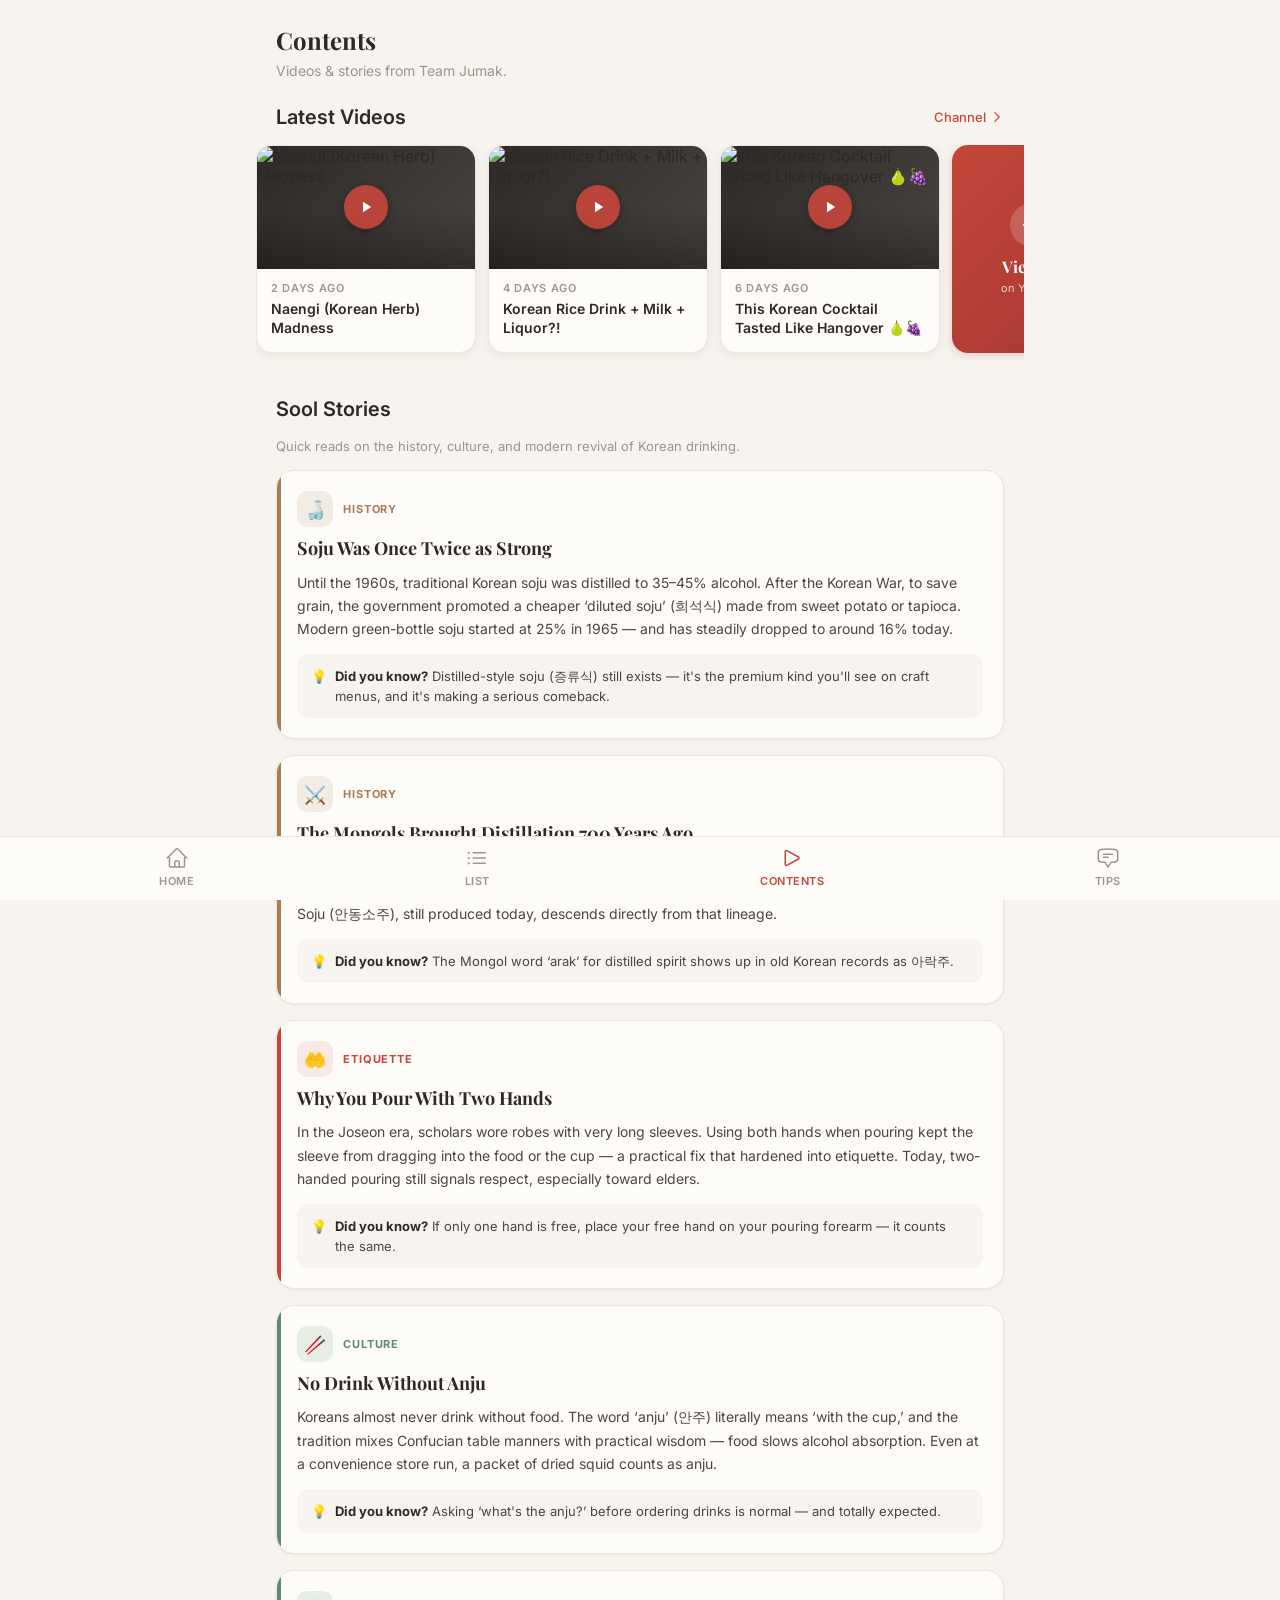
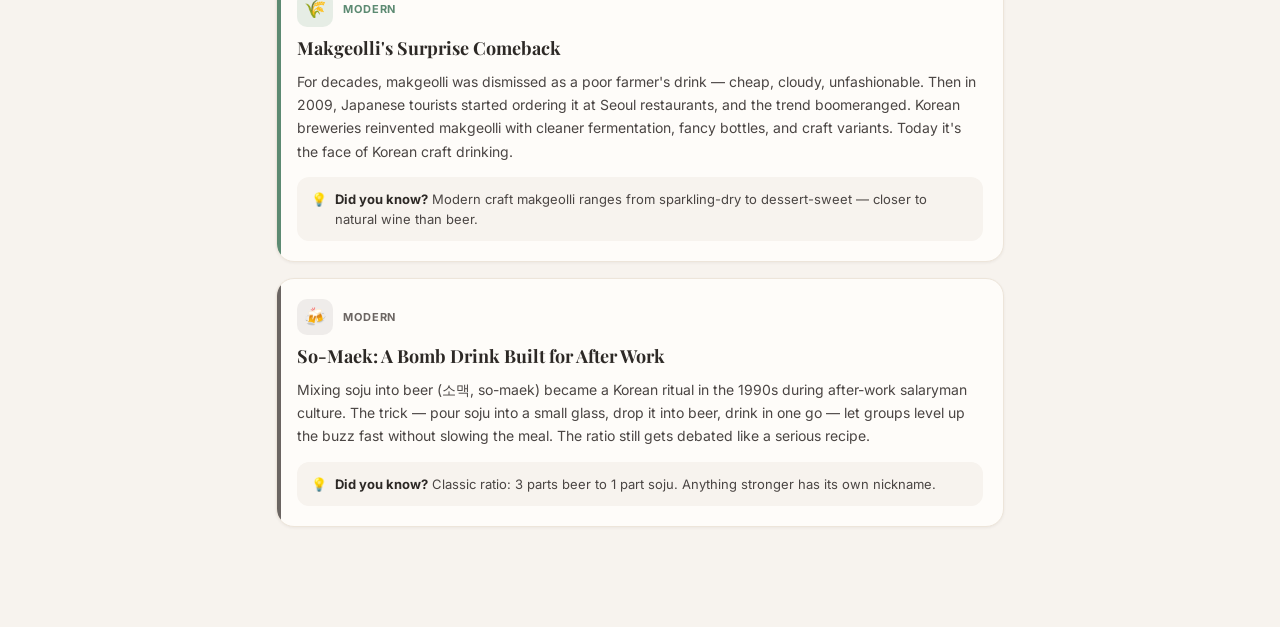
==== contents.html @ 6bf7e210 "feat: add Contents tab, JSON data layer, finders, sool detail; weekly YouTube auto-update - Add new " ====
<!DOCTYPE html>
<html lang="en">
<head>
  <meta charset="UTF-8">
  <meta name="viewport" content="width=device-width, initial-scale=1.0, maximum-scale=1.0, user-scalable=no">
  <title>Contents - Jumak</title>
  <link rel="stylesheet" href="shared.css">
  <!-- Amplitude Analytics -->
  <script src="https://cdn.amplitude.com/libs/analytics-browser-2.11.1-min.js.gz"></script>
  <script>
    window.amplitude.init("5c9108f6f1aeab52f56dad94c7fa81e8", { autocapture: true });
  </script>
  <style>
    .page-header {
      padding: 24px 20px 8px;
    }
    .page-title {
      font-family: 'Playfair Display', Georgia, serif;
      font-size: 24px;
      font-weight: 700;
    }
    .page-subtitle {
      font-size: 14px;
      color: var(--buncheong);
      line-height: 1.5;
      margin-top: 4px;
    }

    /* ── Video scroll row ───────────────────────────── */
    .video-scroll {
      display: flex;
      gap: 12px;
      overflow-x: auto;
      padding: 0 20px 8px;
      scroll-snap-type: x mandatory;
      -webkit-overflow-scrolling: touch;
    }
    .video-card {
      flex-shrink: 0;
      width: 220px;
      scroll-snap-align: start;
      border-radius: 16px;
      overflow: hidden;
      background: var(--cream-50);
      border: 1px solid var(--cream-200);
      box-shadow: 0 2px 8px rgba(45,41,38,0.07);
      text-decoration: none;
      color: inherit;
      transition: transform 0.15s;
      display: block;
    }
    .video-card:active { transform: scale(0.97); }

    .video-thumb {
      width: 100%;
      aspect-ratio: 16 / 9;
      position: relative;
      background: linear-gradient(135deg, #2D2926 0%, #4A4543 100%);
      overflow: hidden;
    }
    .video-thumb img {
      width: 100%;
      height: 100%;
      object-fit: cover;
      display: block;
    }
    .video-play {
      position: absolute;
      inset: 0;
      display: flex;
      align-items: center;
      justify-content: center;
      background: linear-gradient(180deg, transparent 50%, rgba(0,0,0,0.35) 100%);
      transition: background 0.15s;
    }
    .video-play-icon {
      width: 44px;
      height: 44px;
      border-radius: 50%;
      background: rgba(196,70,58,0.92);
      display: flex;
      align-items: center;
      justify-content: center;
      box-shadow: 0 2px 10px rgba(0,0,0,0.3);
    }
    .video-meta {
      padding: 12px 14px 14px;
    }
    .video-date {
      font-size: 11px;
      font-weight: 600;
      text-transform: uppercase;
      letter-spacing: 0.06em;
      color: var(--buncheong);
      margin-bottom: 4px;
    }
    .video-title {
      font-size: 14px;
      font-weight: 600;
      line-height: 1.4;
      color: var(--charcoal-900);
      display: -webkit-box;
      -webkit-line-clamp: 2;
      -webkit-box-orient: vertical;
      overflow: hidden;
    }

    /* "View all" card */
    .video-card-all {
      flex-shrink: 0;
      width: 160px;
      scroll-snap-align: start;
      border-radius: 16px;
      background: linear-gradient(135deg, #C4463A 0%, #A63830 100%);
      color: white;
      text-decoration: none;
      display: flex;
      flex-direction: column;
      align-items: center;
      justify-content: center;
      padding: 24px 16px;
      box-shadow: 0 2px 8px rgba(196,70,58,0.25);
      transition: transform 0.15s;
      text-align: center;
    }
    .video-card-all:active { transform: scale(0.97); }
    .video-card-all-icon {
      width: 44px;
      height: 44px;
      border-radius: 50%;
      background: rgba(255,255,255,0.18);
      display: flex;
      align-items: center;
      justify-content: center;
      margin-bottom: 10px;
    }
    .video-card-all-title {
      font-family: 'Playfair Display', Georgia, serif;
      font-size: 16px;
      font-weight: 700;
      line-height: 1.25;
      margin-bottom: 4px;
    }
    .video-card-all-sub {
      font-size: 11px;
      color: rgba(255,255,255,0.75);
      line-height: 1.3;
    }

    /* ── Stories ────────────────────────────────────── */
    .stories-section {
      margin-top: 16px;
    }
    .story-list {
      display: flex;
      flex-direction: column;
      gap: 16px;
      padding: 0 20px 20px;
    }
    .story-card {
      background: var(--cream-50);
      border: 1px solid var(--cream-200);
      border-radius: 18px;
      padding: 20px;
      box-shadow: 0 1px 3px rgba(45,41,38,0.06);
      position: relative;
      overflow: hidden;
    }
    .story-card::before {
      content: "";
      position: absolute;
      top: 0; left: 0; bottom: 0;
      width: 4px;
      background: var(--accent-color);
    }
    .story-head {
      display: flex;
      align-items: center;
      gap: 10px;
      margin-bottom: 10px;
    }
    .story-icon {
      width: 36px;
      height: 36px;
      border-radius: 10px;
      display: flex;
      align-items: center;
      justify-content: center;
      font-size: 18px;
      background: var(--accent-bg);
      flex-shrink: 0;
    }
    .story-cat {
      font-size: 11px;
      font-weight: 700;
      text-transform: uppercase;
      letter-spacing: 0.08em;
      color: var(--accent-color);
    }
    .story-title {
      font-family: 'Playfair Display', Georgia, serif;
      font-size: 18px;
      font-weight: 700;
      line-height: 1.3;
      color: var(--charcoal-900);
      margin-bottom: 10px;
    }
    .story-body {
      font-size: 14px;
      line-height: 1.65;
      color: var(--charcoal-700);
    }
    .story-dyk {
      margin-top: 14px;
      padding: 12px 14px;
      background: var(--cream-100);
      border-radius: 12px;
      font-size: 13px;
      line-height: 1.55;
      color: var(--charcoal-700);
      display: flex;
      gap: 8px;
    }
    .story-dyk-emoji { flex-shrink: 0; }
    .story-dyk b {
      font-weight: 700;
      color: var(--charcoal-900);
    }

    /* Loading skeleton */
    .skeleton {
      background: linear-gradient(90deg, var(--cream-100) 0%, var(--cream-200) 50%, var(--cream-100) 100%);
      background-size: 200% 100%;
      animation: skeleton 1.4s ease-in-out infinite;
      border-radius: 16px;
    }
    @keyframes skeleton {
      0% { background-position: 200% 0; }
      100% { background-position: -200% 0; }
    }
  </style>
</head>
<body>
  <div class="page-content">

    <!-- Header -->
    <div class="page-header">
      <h1 class="page-title">Contents</h1>
      <p class="page-subtitle">Videos &amp; stories from Team Jumak.</p>
    </div>

    <!-- ── Latest videos ──────────────────────── -->
    <section style="margin-top:16px;margin-bottom:36px">
      <div class="section-header">
        <h2>Latest Videos</h2>
        <a href="https://www.youtube.com/@soolysoolsool" target="_blank" rel="noopener">
          Channel
          <svg width="14" height="14" viewBox="0 0 24 24" fill="none" stroke="currentColor" stroke-width="2"><path stroke-linecap="round" stroke-linejoin="round" d="M8.25 4.5l7.5 7.5-7.5 7.5"/></svg>
        </a>
      </div>
      <div class="video-scroll scrollbar-hide" id="video-scroll">
        <div class="video-card" style="background:transparent;border:none;box-shadow:none">
          <div class="skeleton" style="aspect-ratio:16/9;width:100%"></div>
          <div style="padding:12px 4px"><div class="skeleton" style="height:14px;width:80%;margin-bottom:6px"></div><div class="skeleton" style="height:12px;width:60%"></div></div>
        </div>
      </div>
    </section>

    <!-- ── Stories ────────────────────────────── -->
    <section class="stories-section">
      <div class="section-header">
        <h2>Sool Stories</h2>
      </div>
      <p style="padding:0 20px 14px;font-size:13px;color:var(--buncheong);line-height:1.5">
        Quick reads on the history, culture, and modern revival of Korean drinking.
      </p>
      <div class="story-list" id="story-list"></div>
    </section>

  </div>

  <script src="shared.js"></script>
  <script>
    document.body.insertAdjacentHTML('beforeend', renderTabBar('contents'));

    // ── Video thumbnail URL with HD → SD fallback ─────────────
    function ytThumb(id) {
      // maxresdefault doesn't always exist; fall back via onerror to hqdefault.
      return `https://i.ytimg.com/vi/${id}/maxresdefault.jpg`;
    }
    function ytThumbFallback(id) {
      return `https://i.ytimg.com/vi/${id}/hqdefault.jpg`;
    }
    function ytWatchUrl(id) {
      return `https://www.youtube.com/watch?v=${id}`;
    }

    // ── Date helpers ──────────────────────────────────────────
    const TODAY = new Date('2026-05-04T00:00:00');
    function relativeDate(iso) {
      const d = new Date(iso + 'T00:00:00');
      const diff = Math.round((TODAY - d) / (1000 * 60 * 60 * 24));
      if (diff <= 0)   return 'Today';
      if (diff === 1)  return 'Yesterday';
      if (diff < 7)    return `${diff} days ago`;
      if (diff < 14)   return '1 week ago';
      if (diff < 30)   return `${Math.floor(diff/7)} weeks ago`;
      if (diff < 60)   return '1 month ago';
      return `${Math.floor(diff/30)} months ago`;
    }

    // ── Accent color tokens (matches stories.json `accent`) ──
    const ACCENT = {
      onggi:     { color: '#A67C52', bg: 'rgba(166,124,82,0.12)' },
      celadon:   { color: '#5C8A72', bg: 'rgba(123,166,140,0.18)' },
      dancheong: { color: '#C4463A', bg: 'rgba(196,70,58,0.10)' },
      buncheong: { color: '#6B6562', bg: 'rgba(107,101,98,0.10)' }
    };

    // ── Render videos ─────────────────────────────────────────
    function renderVideos(data) {
      const scroll = document.getElementById('video-scroll');
      scroll.innerHTML = '';
      const top3 = data.videos.slice(0, 3);
      top3.forEach(v => {
        const a = document.createElement('a');
        a.className = 'video-card';
        a.href = ytWatchUrl(v.id);
        a.target = '_blank';
        a.rel = 'noopener noreferrer';
        a.innerHTML = `
          <div class="video-thumb">
            <img src="${ytThumb(v.id)}" alt="${v.title}" loading="lazy"
                 onerror="this.onerror=null;this.src='${ytThumbFallback(v.id)}'">
            <div class="video-play">
              <div class="video-play-icon">
                <svg width="18" height="18" viewBox="0 0 24 24" fill="white"><path d="M8 5v14l11-7z"/></svg>
              </div>
            </div>
          </div>
          <div class="video-meta">
            <div class="video-date">${relativeDate(v.publishedAt)}</div>
            <div class="video-title">${v.title}</div>
          </div>
        `;
        scroll.appendChild(a);
      });

      // 4th: View all card
      const all = document.createElement('a');
      all.className = 'video-card-all';
      all.href = data.channelUrl;
      all.target = '_blank';
      all.rel = 'noopener noreferrer';
      all.innerHTML = `
        <div class="video-card-all-icon">
          <svg width="22" height="22" viewBox="0 0 24 24" fill="none" stroke="white" stroke-width="2">
            <path stroke-linecap="round" stroke-linejoin="round" d="M13.5 4.5L21 12m0 0l-7.5 7.5M21 12H3"/>
          </svg>
        </div>
        <div class="video-card-all-title">View All</div>
        <div class="video-card-all-sub">on YouTube</div>
      `;
      scroll.appendChild(all);
    }

    // ── Render stories ────────────────────────────────────────
    function renderStories(data) {
      const list = document.getElementById('story-list');
      list.innerHTML = '';
      data.stories.forEach(s => {
        const tone = ACCENT[s.accent] || ACCENT.buncheong;
        const card = document.createElement('article');
        card.className = 'story-card';
        card.style.setProperty('--accent-color', tone.color);
        card.style.setProperty('--accent-bg', tone.bg);
        card.innerHTML = `
          <div class="story-head">
            <div class="story-icon">${s.icon}</div>
            <div class="story-cat">${s.category}</div>
          </div>
          <h3 class="story-title">${s.title}</h3>
          <p class="story-body">${s.body}</p>
          ${s.didYouKnow ? `
            <div class="story-dyk">
              <span class="story-dyk-emoji">💡</span>
              <span><b>Did you know?</b> ${s.didYouKnow}</span>
            </div>` : ''}
        `;
        list.appendChild(card);
      });
    }

    async function init() {
      try {
        const [videos, stories] = await Promise.all([getVideos(), getStories()]);
        renderVideos(videos);
        renderStories(stories);
      } catch (err) {
        console.error('Failed to load contents data', err);
      }
    }

    init();
  </script>
</body>
</html>
---- shared.css ----
/* Sool - Shared Styles */
@import url('https://fonts.googleapis.com/css2?family=Playfair+Display:wght@400;600;700&family=Inter:wght@300;400;500;600;700&family=Noto+Sans+KR:wght@400;500;700&display=swap');

:root {
  --charcoal-900: #2D2926;
  --charcoal-700: #4A4543;
  --charcoal-500: #6B6562;
  --cream-50: #FEFCF9;
  --cream-100: #F7F3EE;
  --cream-200: #EDE5DA;
  --dancheong: #C4463A;
  --dancheong-dark: #A63830;
  --celadon: #7BA68C;
  --onggi: #A67C52;
  --buncheong: #9B9590;
  --sweet: #E8A87C;
  --dry: #D4C5A9;
  --fruity: #C97B84;
  --earthy: #8B7355;
  --acidic: #6B8CAE;
}

* { margin: 0; padding: 0; box-sizing: border-box; }

html {
  font-family: 'Inter', -apple-system, sans-serif;
  background: var(--cream-100);
  color: var(--charcoal-900);
  -webkit-font-smoothing: antialiased;
}

body {
  min-height: 100vh;
  padding-bottom: 80px;
  background: var(--cream-100);
}

.font-display { font-family: 'Playfair Display', Georgia, serif; }
.font-korean { font-family: 'Noto Sans KR', sans-serif; }

/* Scrollbar hide */
.scrollbar-hide::-webkit-scrollbar { display: none; }
.scrollbar-hide { -ms-overflow-style: none; scrollbar-width: none; }

/* Tab bar */
.tab-bar {
  position: fixed;
  bottom: 0;
  left: 0;
  right: 0;
  background: var(--cream-50);
  border-top: 1px solid var(--cream-200);
  display: flex;
  justify-content: space-around;
  align-items: center;
  height: 64px;
  padding: 8px 24px 12px;
  z-index: 50;
}

.tab-item {
  display: flex;
  flex-direction: column;
  align-items: center;
  gap: 4px;
  text-decoration: none;
  font-size: 11px;
  font-weight: 600;
  text-transform: uppercase;
  letter-spacing: 0.05em;
  color: var(--buncheong);
  transition: color 0.15s;
}

.tab-item.active { color: var(--dancheong); }

.tab-item svg { width: 24px; height: 24px; }

/* Top nav */
.top-nav {
  position: sticky;
  top: 0;
  width: 100%;
  background: rgba(247, 243, 238, 0.9);
  backdrop-filter: blur(12px);
  -webkit-backdrop-filter: blur(12px);
  display: flex;
  align-items: center;
  justify-content: space-between;
  padding: 0 20px;
  height: 56px;
  z-index: 40;
}

.top-nav .back-btn {
  width: 40px; height: 40px;
  display: flex; align-items: center; justify-content: center;
  background: none; border: none; cursor: pointer;
  color: var(--charcoal-900);
}

.top-nav .nav-title {
  font-size: 17px; font-weight: 600; text-align: center;
  flex: 1; overflow: hidden; text-overflow: ellipsis; white-space: nowrap;
}

.top-nav .nav-action {
  width: 40px; height: 40px;
  display: flex; align-items: center; justify-content: center;
}

/* Page transition */
.page-content {
  animation: fadeIn 0.25s ease-in-out;
}

@keyframes fadeIn {
  from { opacity: 0; transform: translateY(8px); }
  to { opacity: 1; transform: translateY(0); }
}

/* Chip */
.chip {
  flex-shrink: 0;
  padding: 8px 16px;
  border-radius: 9999px;
  font-size: 13px;
  font-weight: 500;
  cursor: pointer;
  transition: all 0.15s;
  border: 1px solid var(--cream-200);
  background: var(--cream-50);
  color: var(--charcoal-500);
  white-space: nowrap;
}

.chip.active {
  background: var(--charcoal-900);
  color: var(--cream-50);
  border-color: var(--charcoal-900);
}

/* Primary button */
.btn-primary {
  width: 100%;
  padding: 14px;
  border-radius: 12px;
  background: var(--dancheong);
  color: white;
  font-size: 15px;
  font-weight: 600;
  text-align: center;
  border: none;
  cursor: pointer;
  transition: background 0.15s;
  box-shadow: 0 1px 3px rgba(45,41,38,0.06);
  text-decoration: none;
  display: block;
}

.btn-primary:active { background: var(--dancheong-dark); }

.btn-secondary {
  width: 100%;
  padding: 14px;
  border-radius: 12px;
  background: var(--cream-100);
  color: var(--charcoal-900);
  font-size: 15px;
  font-weight: 600;
  text-align: center;
  border: 1px solid var(--cream-200);
  cursor: pointer;
  transition: background 0.15s;
  text-decoration: none;
  display: block;
}

.btn-secondary:active { background: var(--cream-200); }

/* Card base */
.card {
  background: var(--cream-50);
  border-radius: 16px;
  border: 1px solid var(--cream-200);
  box-shadow: 0 1px 3px rgba(45,41,38,0.06);
  transition: box-shadow 0.15s;
}

.card:active { box-shadow: 0 4px 12px rgba(45,41,38,0.08); }

/* Section header */
.section-header {
  display: flex;
  align-items: center;
  justify-content: space-between;
  padding: 0 20px;
  margin-bottom: 16px;
}

.section-header h2 {
  font-size: 20px;
  font-weight: 600;
}

.section-header a {
  font-size: 13px;
  font-weight: 500;
  color: var(--dancheong);
  text-decoration: none;
  display: flex;
  align-items: center;
  gap: 4px;
}

/* Placeholder images */
.img-placeholder {
  display: flex;
  align-items: center;
  justify-content: center;
  font-size: 24px;
  font-weight: 700;
  color: rgba(45,41,38,0.3);
}

/* Taste tag */
.taste-tag {
  display: inline-flex;
  align-items: center;
  gap: 4px;
  font-size: 12px;
  font-weight: 500;
  padding: 4px 10px;
  border-radius: 9999px;
}

/* ABV badge colors */
.abv-light { background: rgba(34,197,94,0.1); color: #16a34a; }
.abv-medium { background: rgba(245,158,11,0.1); color: #d97706; }
.abv-strong { background: rgba(249,115,22,0.1); color: #ea580c; }
.abv-very-strong { background: rgba(239,68,68,0.1); color: #dc2626; }

/* English badge */
.english-badge {
  font-size: 11px;
  font-weight: 600;
  padding: 2px 6px;
  border-radius: 4px;
  background: rgba(123,166,140,0.1);
  color: #7BA68C;
}

/* Responsive */
@media (min-width: 640px) {
  .card-grid { display: grid; grid-template-columns: repeat(2, 1fr); gap: 16px; }
}

@media (min-width: 768px) {
  body { max-width: 768px; margin: 0 auto; }
}

/* Full screen overlay */
.fullscreen-overlay {
  position: fixed;
  inset: 0;
  background: var(--cream-50);
  z-index: 60;
  display: flex;
  flex-direction: column;
  align-items: center;
  justify-content: center;
  padding: 40px;
}

.fullscreen-overlay .close-btn {
  position: absolute;
  top: 24px;
  right: 24px;
  width: 40px; height: 40px;
  display: flex; align-items: center; justify-content: center;
  background: none; border: none; cursor: pointer;
  color: var(--charcoal-500);
}

/* Loading spinner */
@keyframes spin {
  to { transform: rotate(360deg); }
}

.spinner {
  width: 32px; height: 32px;
  border: 3px solid var(--cream-200);
  border-top-color: var(--dancheong);
  border-radius: 50%;
  animation: spin 0.8s linear infinite;
}

/* Finder progress dots */
.progress-dots {
  display: flex;
  gap: 8px;
  justify-content: center;
}

.progress-dot {
  width: 10px; height: 10px;
  border-radius: 50%;
  background: var(--cream-200);
  transition: all 0.25s;
}

.progress-dot.active {
  background: var(--dancheong);
  transform: scale(1.2);
}

.progress-dot.done {
  background: var(--celadon);
}
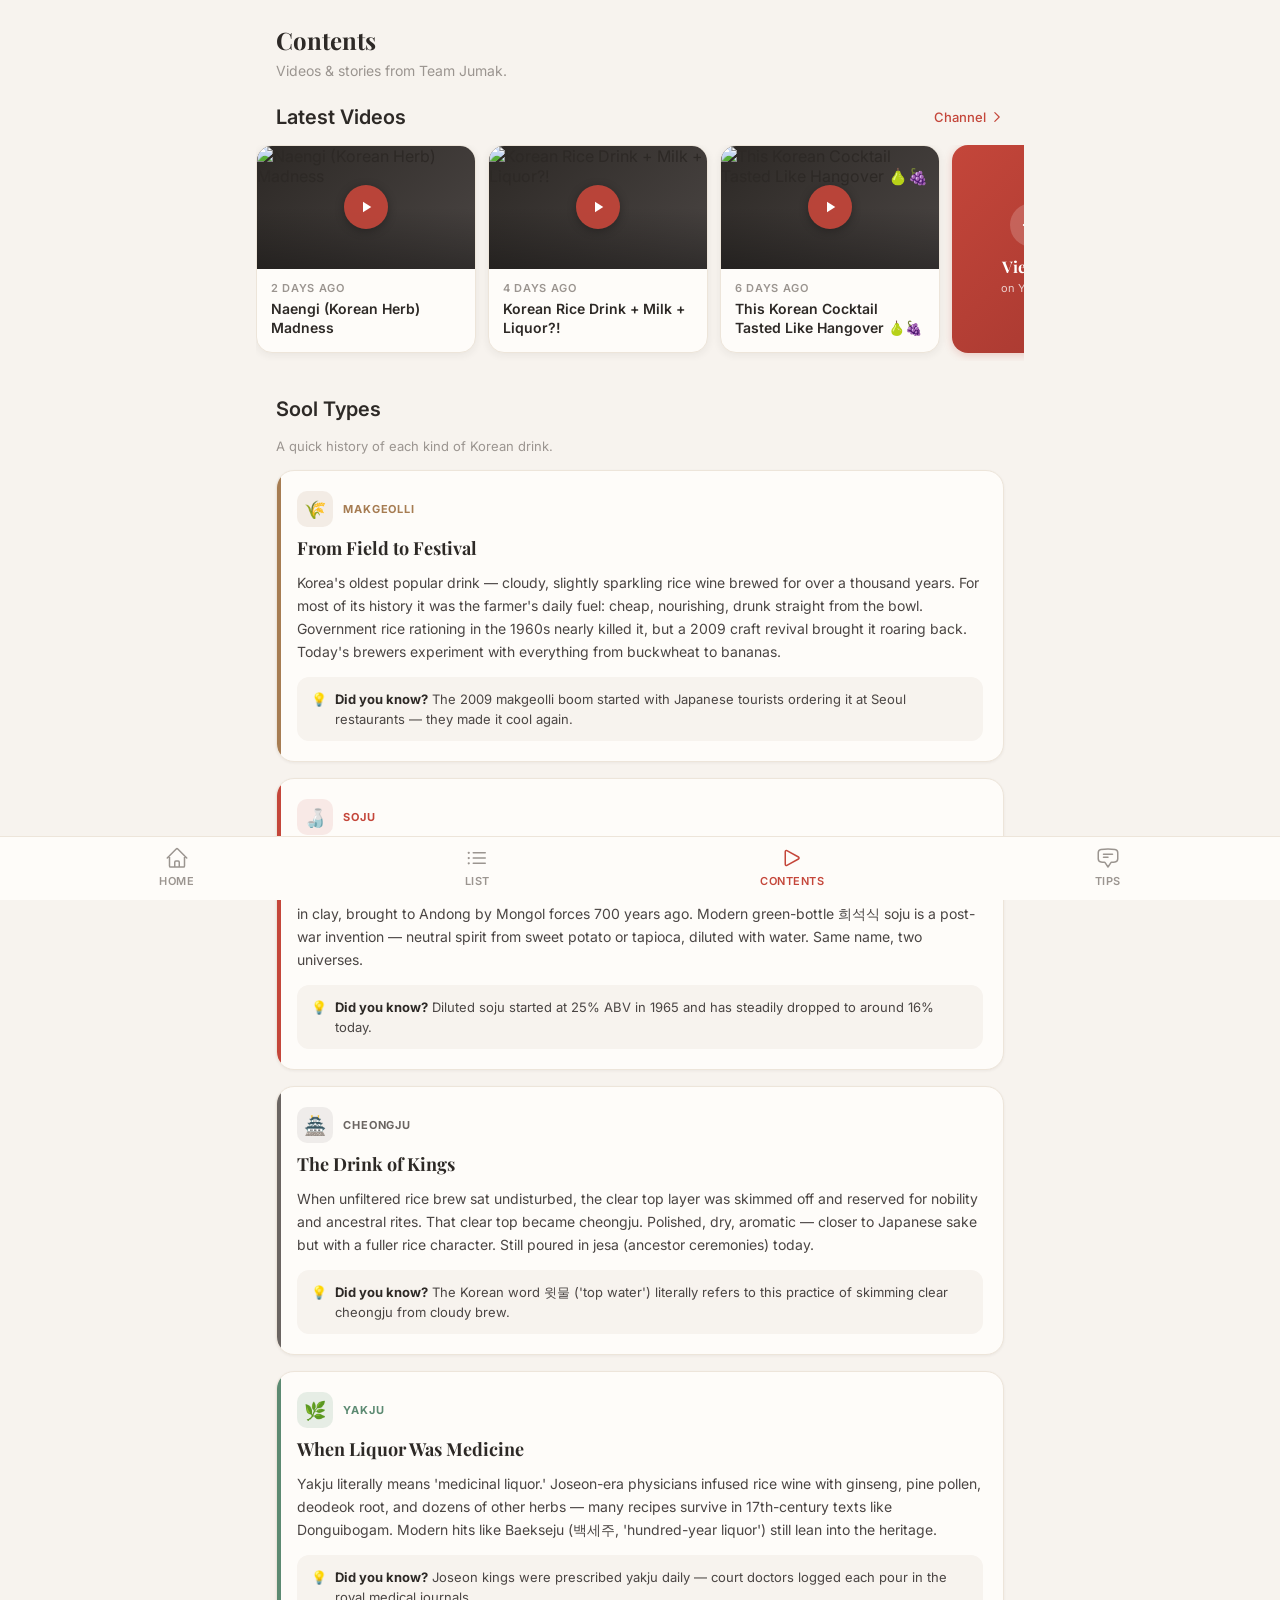
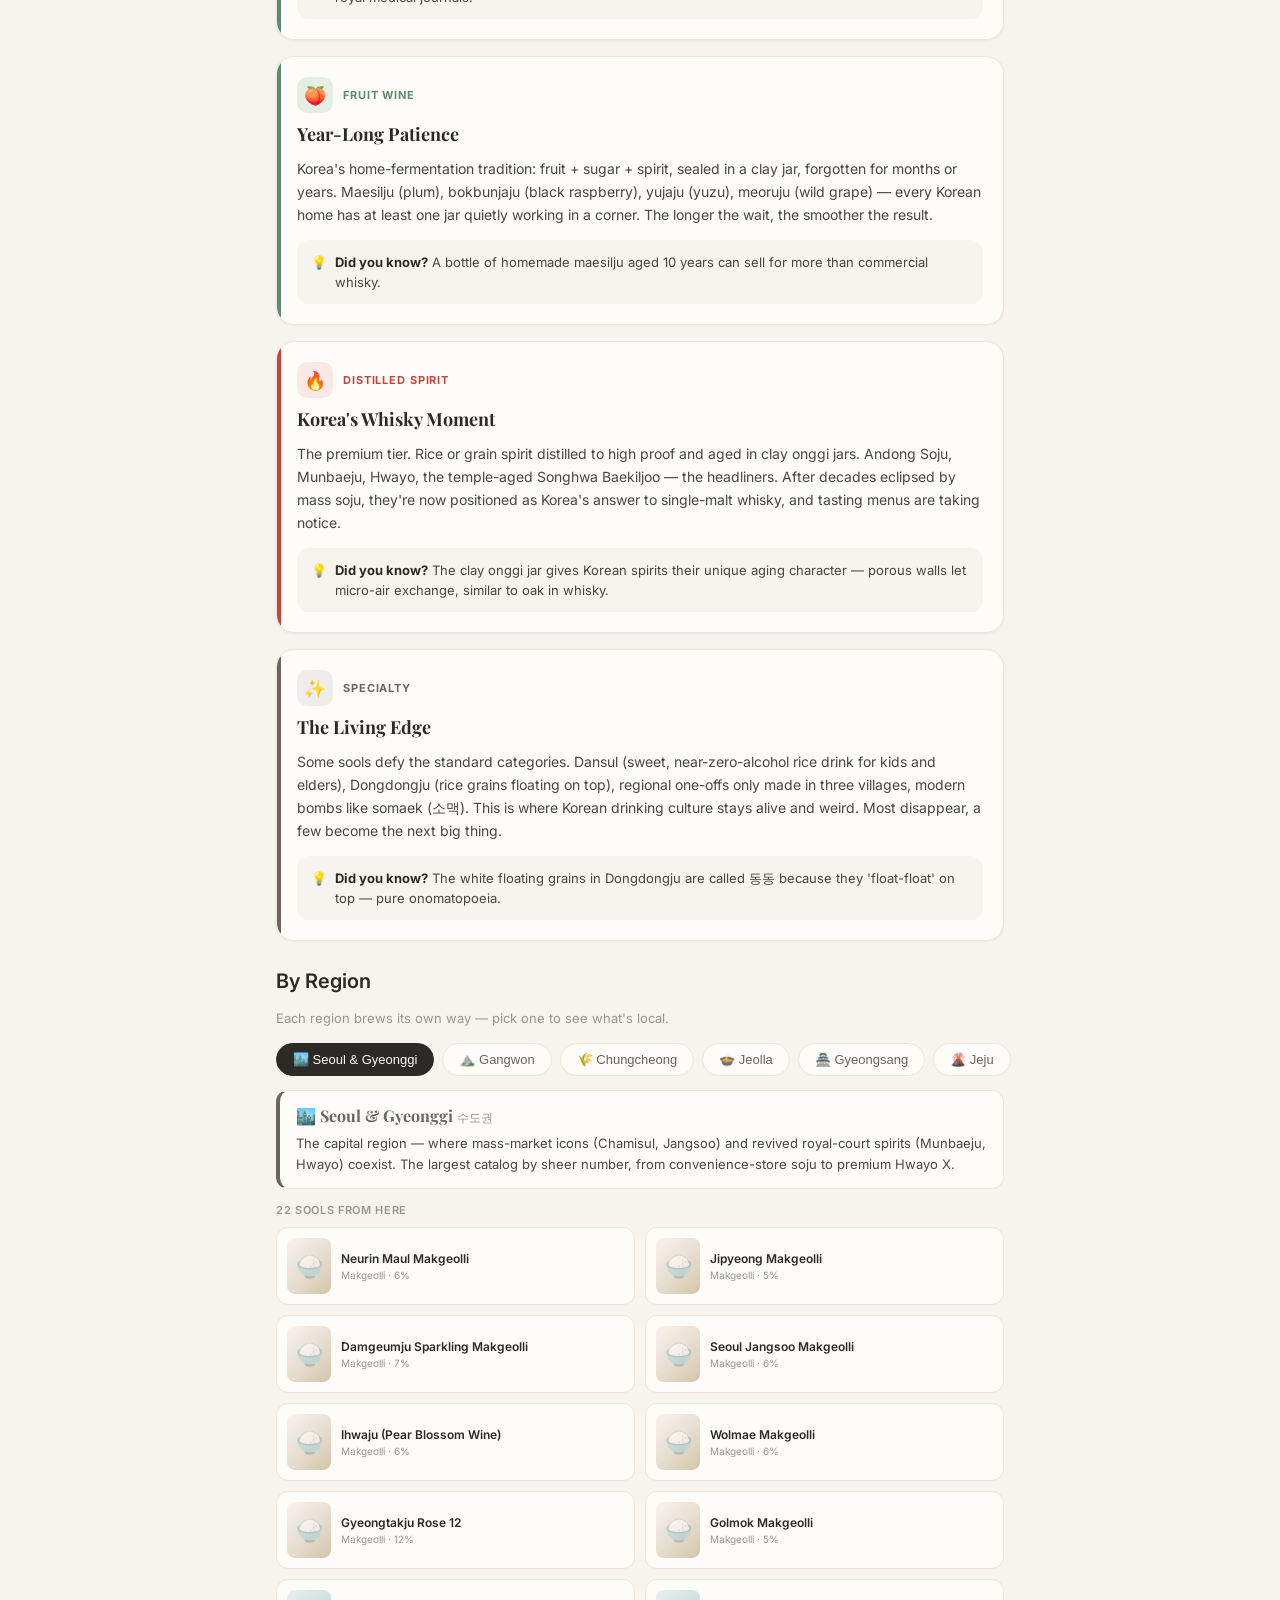
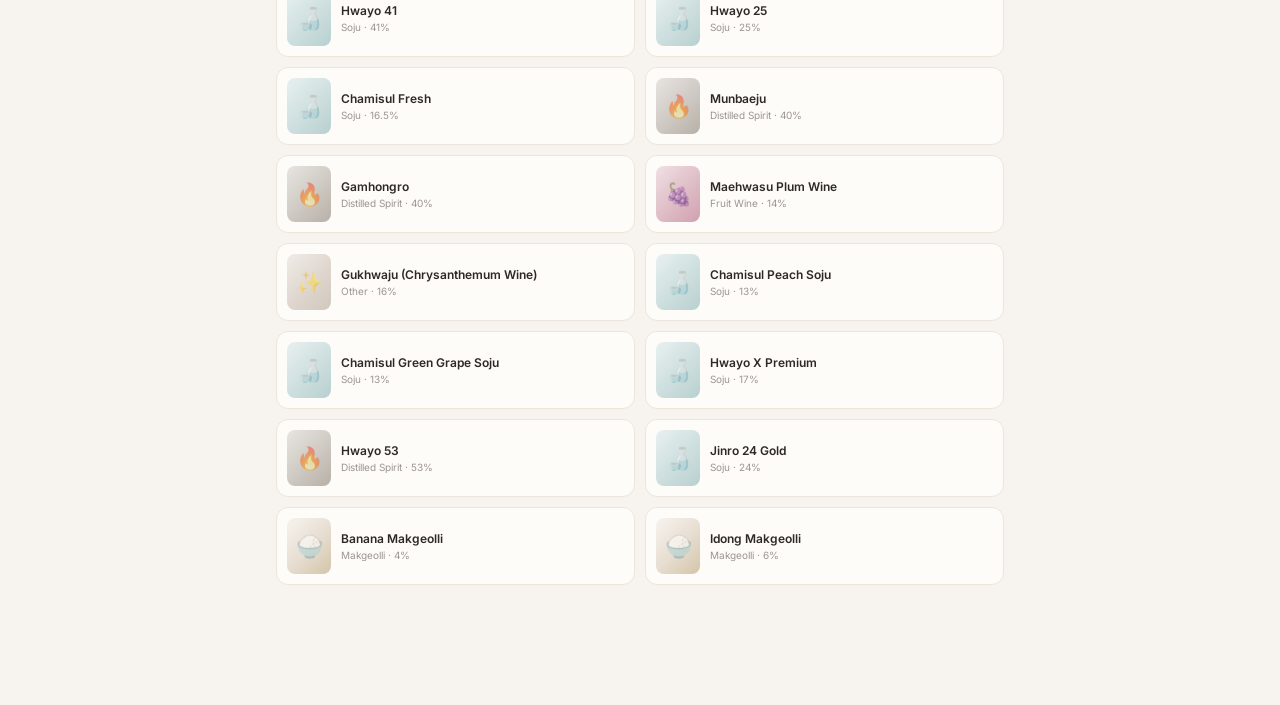
==== commit 10ad4926: "feat: restructure Sool Stories as per-category history + add By Region section Sool Types section (r" ====
--- a/contents.html
+++ b/contents.html
@@ -225,6 +225,115 @@
     .story-dyk b {
       font-weight: 700;
       color: var(--charcoal-900);
+    }
+
+    /* ── By Region ──────────────────────────────────── */
+    .region-section { margin-top: 8px; padding-bottom: 16px; }
+
+    .region-chips {
+      display: flex;
+      gap: 8px;
+      overflow-x: auto;
+      padding: 0 20px 14px;
+      -webkit-overflow-scrolling: touch;
+    }
+    .region-chips .chip {
+      flex-shrink: 0;
+    }
+
+    .region-panel { padding: 0 20px 24px; }
+
+    .region-intro {
+      padding: 14px 16px;
+      background: var(--cream-50);
+      border: 1px solid var(--cream-200);
+      border-left: 4px solid var(--accent-color, var(--buncheong));
+      border-radius: 12px;
+      margin-bottom: 14px;
+    }
+    .region-intro-head {
+      font-family: 'Playfair Display', Georgia, serif;
+      font-size: 16px;
+      font-weight: 700;
+      color: var(--accent-color, var(--charcoal-900));
+      margin-bottom: 6px;
+    }
+    .region-intro p {
+      font-size: 13px;
+      line-height: 1.6;
+      color: var(--charcoal-700);
+    }
+
+    .region-meta {
+      font-size: 11px;
+      font-weight: 600;
+      text-transform: uppercase;
+      letter-spacing: 0.06em;
+      color: var(--buncheong);
+      margin-bottom: 10px;
+    }
+
+    .region-sools {
+      display: grid;
+      grid-template-columns: 1fr 1fr;
+      gap: 10px;
+    }
+    .region-sool-card {
+      display: flex;
+      gap: 10px;
+      padding: 10px;
+      background: var(--cream-50);
+      border: 1px solid var(--cream-200);
+      border-radius: 12px;
+      text-decoration: none;
+      color: inherit;
+      transition: transform 0.15s, box-shadow 0.15s;
+      min-width: 0;
+    }
+    .region-sool-card:active {
+      transform: scale(0.97);
+      box-shadow: 0 2px 6px rgba(45,41,38,0.08);
+    }
+    .region-sool-thumb {
+      width: 44px;
+      height: 56px;
+      border-radius: 8px;
+      flex-shrink: 0;
+      display: flex;
+      align-items: center;
+      justify-content: center;
+      font-size: 22px;
+    }
+    .region-sool-info {
+      flex: 1;
+      min-width: 0;
+      display: flex;
+      flex-direction: column;
+      justify-content: center;
+    }
+    .region-sool-name {
+      font-size: 12px;
+      font-weight: 600;
+      color: var(--charcoal-900);
+      line-height: 1.25;
+      white-space: nowrap;
+      overflow: hidden;
+      text-overflow: ellipsis;
+    }
+    .region-sool-sub {
+      font-size: 10px;
+      color: var(--buncheong);
+      margin-top: 3px;
+      white-space: nowrap;
+      overflow: hidden;
+      text-overflow: ellipsis;
+    }
+    .region-empty {
+      grid-column: 1 / -1;
+      text-align: center;
+      padding: 24px;
+      font-size: 13px;
+      color: var(--buncheong);
     }
 
     /* Loading skeleton */
@@ -266,15 +375,32 @@
       </div>
     </section>
 
-    <!-- ── Stories ────────────────────────────── -->
+    <!-- ── Sool Types (per-category history) ──── -->
     <section class="stories-section">
       <div class="section-header">
-        <h2>Sool Stories</h2>
+        <h2>Sool Types</h2>
       </div>
       <p style="padding:0 20px 14px;font-size:13px;color:var(--buncheong);line-height:1.5">
-        Quick reads on the history, culture, and modern revival of Korean drinking.
+        A quick history of each kind of Korean drink.
       </p>
       <div class="story-list" id="story-list"></div>
+    </section>
+
+    <!-- ── By Region ──────────────────────────── -->
+    <section class="region-section">
+      <div class="section-header">
+        <h2>By Region</h2>
+      </div>
+      <p style="padding:0 20px 14px;font-size:13px;color:var(--buncheong);line-height:1.5">
+        Each region brews its own way — pick one to see what's local.
+      </p>
+      <div class="region-chips scrollbar-hide" id="region-chips"></div>
+      <div class="region-panel" id="region-panel">
+        <div class="region-skeleton">
+          <div class="skeleton" style="height:80px;margin-bottom:14px"></div>
+          <div class="skeleton" style="height:140px"></div>
+        </div>
+      </div>
     </section>
 
   </div>
@@ -391,11 +517,65 @@
       });
     }
 
+    // ── Render By Region ──────────────────────────────────────
+    function renderRegions(regionData, soolData) {
+      const chipsEl = document.getElementById('region-chips');
+      const panelEl = document.getElementById('region-panel');
+      const regions = regionData.regions || [];
+      const sools = soolData.items || [];
+
+      chipsEl.innerHTML = regions.map(r =>
+        `<button class="chip" data-id="${r.id}">${r.icon} ${r.label}</button>`
+      ).join('');
+
+      function showRegion(id) {
+        chipsEl.querySelectorAll('button').forEach(b =>
+          b.classList.toggle('active', b.dataset.id === id)
+        );
+        const region = regions.find(r => r.id === id);
+        if (!region) return;
+        const matched = sools.filter(s => (region.matchRegions || []).includes(s.region));
+        const tone = ACCENT[region.accent] || ACCENT.buncheong;
+
+        const cardsHtml = matched.length === 0
+          ? `<div class="region-empty">No sools yet for this region.</div>`
+          : matched.map(s => `
+              <a class="region-sool-card" href="sool-detail.html?id=${s.id}">
+                <div class="region-sool-thumb" style="background:${getPlaceholderGradient(s.category)}">
+                  <span style="opacity:0.5">${getCategoryEmoji(s.category)}</span>
+                </div>
+                <div class="region-sool-info">
+                  <div class="region-sool-name">${s.name}</div>
+                  <div class="region-sool-sub">${CATEGORY_NAMES[s.category] || s.category} · ${s.abv}%</div>
+                </div>
+              </a>
+            `).join('');
+
+        panelEl.innerHTML = `
+          <div class="region-intro" style="--accent-color:${tone.color}">
+            <div class="region-intro-head">${region.icon} ${region.label} <span style="font-size:12px;font-weight:500;color:var(--buncheong);font-family:'Inter',sans-serif">${region.labelKo}</span></div>
+            <p>${region.intro}</p>
+          </div>
+          <div class="region-meta">${matched.length} sool${matched.length === 1 ? '' : 's'} from here</div>
+          <div class="region-sools">${cardsHtml}</div>
+        `;
+      }
+
+      chipsEl.querySelectorAll('button').forEach(btn => {
+        btn.onclick = () => showRegion(btn.dataset.id);
+      });
+
+      if (regions.length > 0) showRegion(regions[0].id);
+    }
+
     async function init() {
       try {
-        const [videos, stories] = await Promise.all([getVideos(), getStories()]);
+        const [videos, stories, regions, sools] = await Promise.all([
+          getVideos(), getStories(), getRegions(), getSools()
+        ]);
         renderVideos(videos);
         renderStories(stories);
+        renderRegions(regions, sools);
       } catch (err) {
         console.error('Failed to load contents data', err);
       }
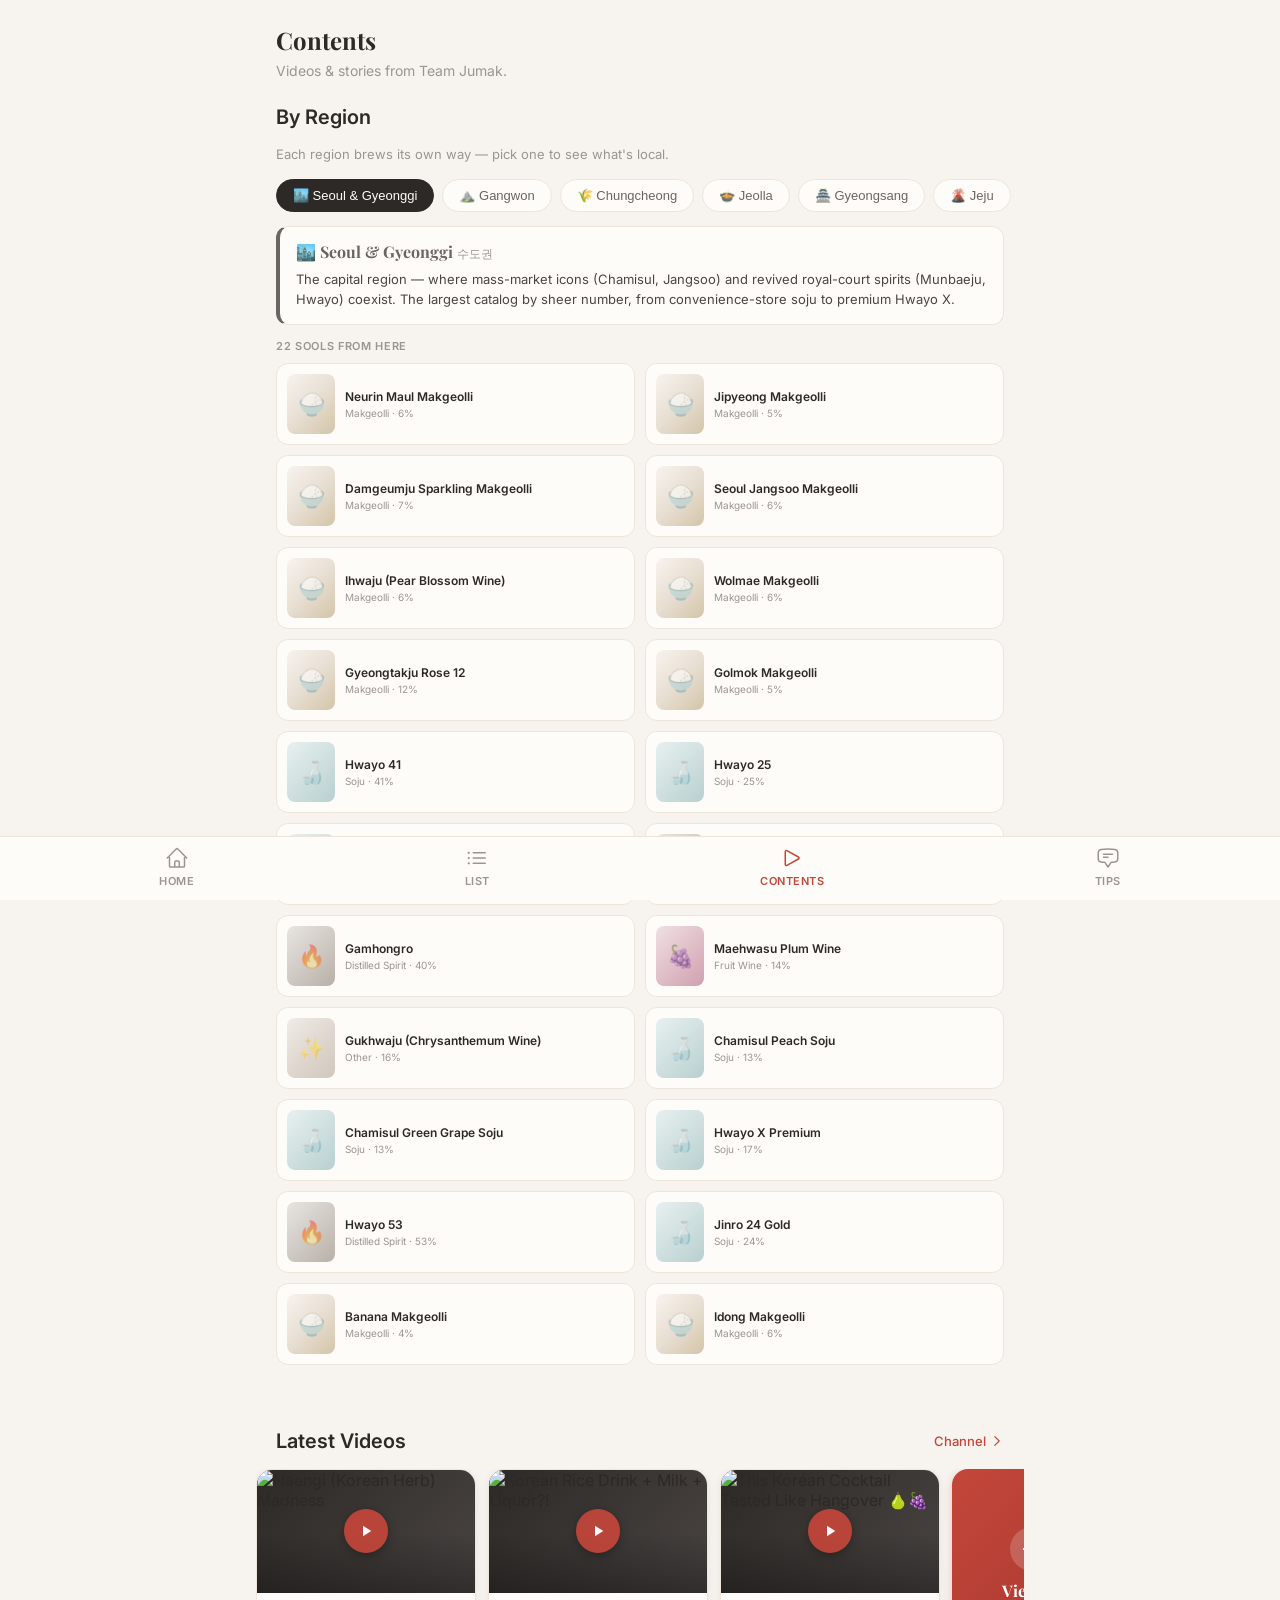
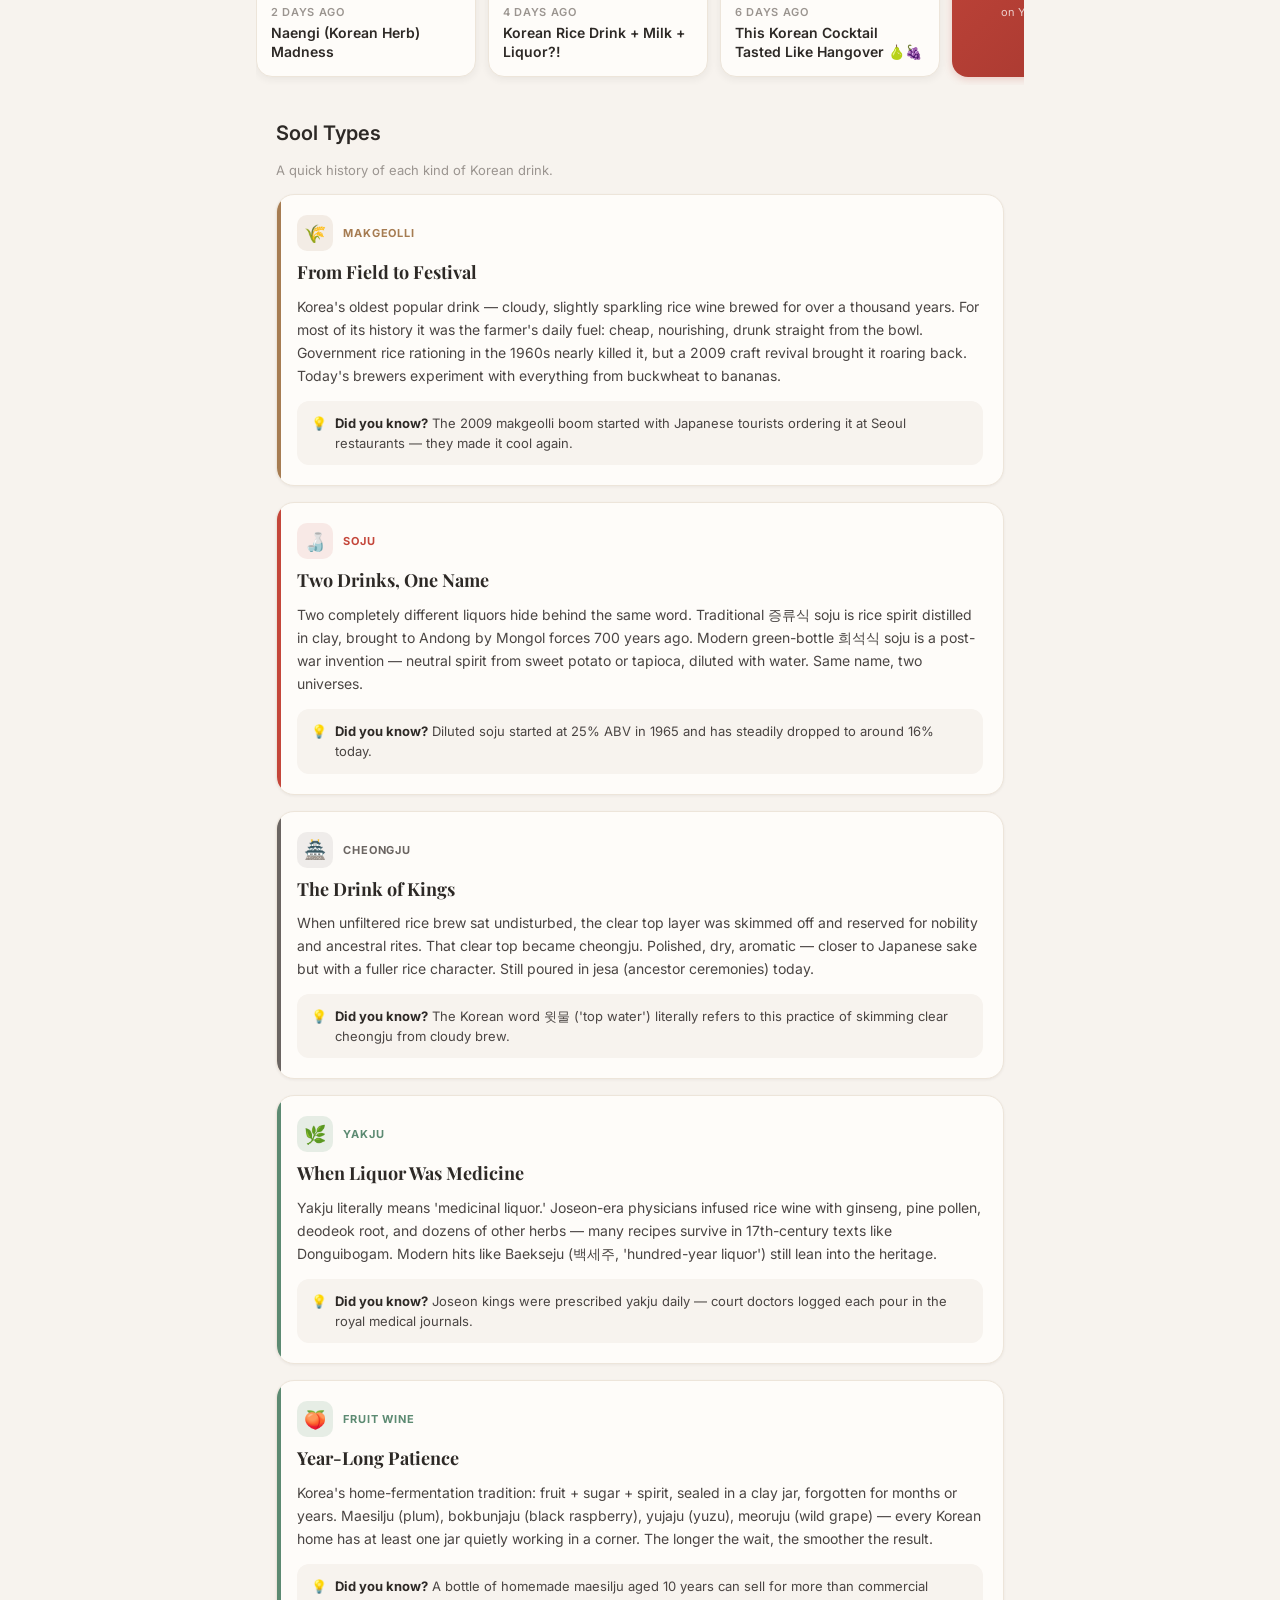
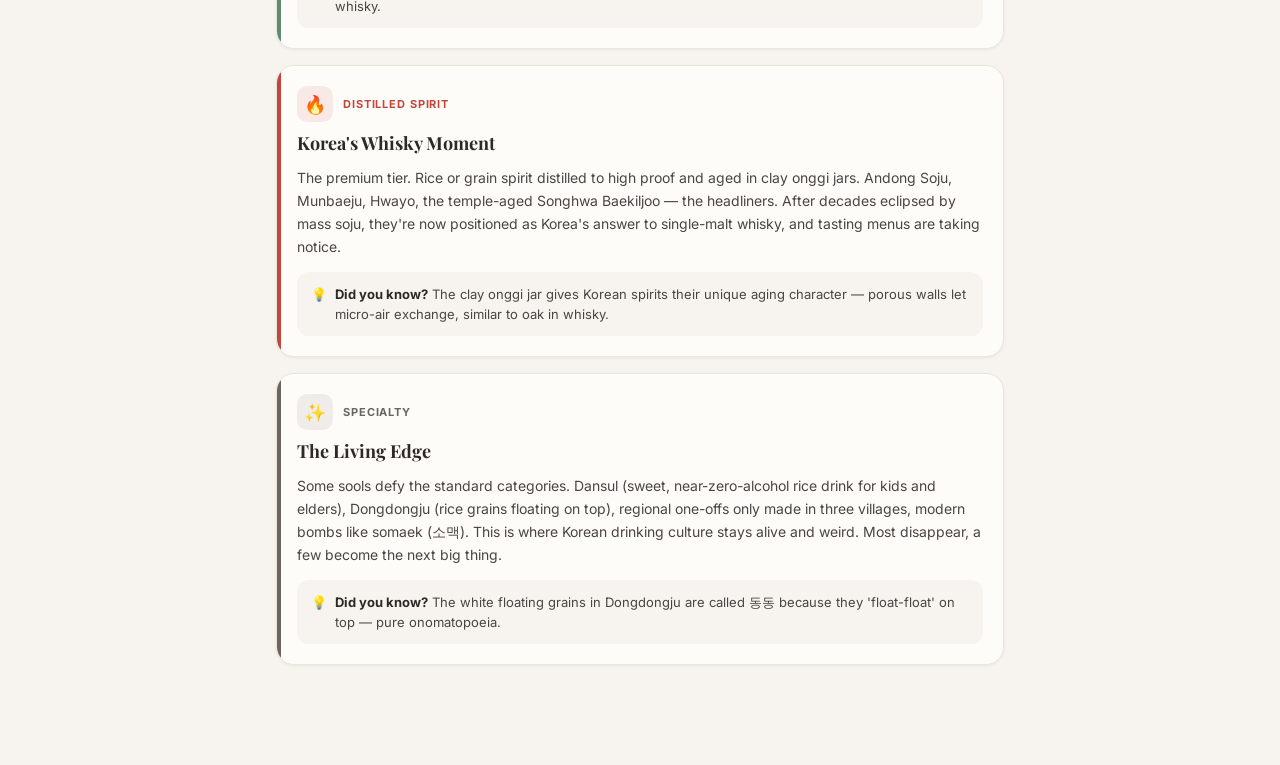
==== commit fdb04f14: "feat: reorder Contents tab (Region → Videos → Types) and use real images in region cards - Reorder s" ====
--- a/contents.html
+++ b/contents.html
@@ -295,14 +295,29 @@
       box-shadow: 0 2px 6px rgba(45,41,38,0.08);
     }
     .region-sool-thumb {
-      width: 44px;
-      height: 56px;
+      width: 48px;
+      height: 60px;
       border-radius: 8px;
       flex-shrink: 0;
+      position: relative;
+      overflow: hidden;
+    }
+    .region-sool-thumb img {
+      position: absolute;
+      inset: 0;
+      width: 100%;
+      height: 100%;
+      object-fit: cover;
+      display: block;
+    }
+    .region-sool-thumb-fb {
+      position: absolute;
+      inset: 0;
       display: flex;
       align-items: center;
       justify-content: center;
       font-size: 22px;
+      opacity: 0.5;
     }
     .region-sool-info {
       flex: 1;
@@ -358,8 +373,25 @@
       <p class="page-subtitle">Videos &amp; stories from Team Jumak.</p>
     </div>
 
+    <!-- ── By Region ──────────────────────────── -->
+    <section class="region-section" style="margin-top:16px">
+      <div class="section-header">
+        <h2>By Region</h2>
+      </div>
+      <p style="padding:0 20px 14px;font-size:13px;color:var(--buncheong);line-height:1.5">
+        Each region brews its own way — pick one to see what's local.
+      </p>
+      <div class="region-chips scrollbar-hide" id="region-chips"></div>
+      <div class="region-panel" id="region-panel">
+        <div class="region-skeleton">
+          <div class="skeleton" style="height:80px;margin-bottom:14px"></div>
+          <div class="skeleton" style="height:140px"></div>
+        </div>
+      </div>
+    </section>
+
     <!-- ── Latest videos ──────────────────────── -->
-    <section style="margin-top:16px;margin-bottom:36px">
+    <section style="margin-top:24px;margin-bottom:36px">
       <div class="section-header">
         <h2>Latest Videos</h2>
         <a href="https://www.youtube.com/@soolysoolsool" target="_blank" rel="noopener">
@@ -384,23 +416,6 @@
         A quick history of each kind of Korean drink.
       </p>
       <div class="story-list" id="story-list"></div>
-    </section>
-
-    <!-- ── By Region ──────────────────────────── -->
-    <section class="region-section">
-      <div class="section-header">
-        <h2>By Region</h2>
-      </div>
-      <p style="padding:0 20px 14px;font-size:13px;color:var(--buncheong);line-height:1.5">
-        Each region brews its own way — pick one to see what's local.
-      </p>
-      <div class="region-chips scrollbar-hide" id="region-chips"></div>
-      <div class="region-panel" id="region-panel">
-        <div class="region-skeleton">
-          <div class="skeleton" style="height:80px;margin-bottom:14px"></div>
-          <div class="skeleton" style="height:140px"></div>
-        </div>
-      </div>
     </section>
 
   </div>
@@ -518,7 +533,7 @@
     }
 
     // ── Render By Region ──────────────────────────────────────
-    function renderRegions(regionData, soolData) {
+    function renderRegions(regionData, soolData, imageData) {
       const chipsEl = document.getElementById('region-chips');
       const panelEl = document.getElementById('region-panel');
       const regions = regionData.regions || [];
@@ -527,6 +542,28 @@
       chipsEl.innerHTML = regions.map(r =>
         `<button class="chip" data-id="${r.id}">${r.icon} ${r.label}</button>`
       ).join('');
+
+      function soolCardHtml(s) {
+        const imgUrl = getSoolImageUrl(imageData, s.id, s.category);
+        const gradient = getPlaceholderGradient(s.category);
+        const emoji = getCategoryEmoji(s.category);
+        const safeName = (s.name || '').replace(/"/g, '&quot;');
+        return `
+          <a class="region-sool-card" href="sool-detail.html?id=${s.id}">
+            <div class="region-sool-thumb" style="background:${gradient}">
+              ${imgUrl
+                ? `<img src="${imgUrl}" alt="${safeName}" loading="lazy" onerror="this.style.display='none';this.nextElementSibling.style.display='flex'">`
+                : ''
+              }
+              <span class="region-sool-thumb-fb" style="${imgUrl ? 'display:none' : 'display:flex'}">${emoji}</span>
+            </div>
+            <div class="region-sool-info">
+              <div class="region-sool-name">${s.name}</div>
+              <div class="region-sool-sub">${CATEGORY_NAMES[s.category] || s.category} · ${s.abv}%</div>
+            </div>
+          </a>
+        `;
+      }
 
       function showRegion(id) {
         chipsEl.querySelectorAll('button').forEach(b =>
@@ -539,17 +576,7 @@
 
         const cardsHtml = matched.length === 0
           ? `<div class="region-empty">No sools yet for this region.</div>`
-          : matched.map(s => `
-              <a class="region-sool-card" href="sool-detail.html?id=${s.id}">
-                <div class="region-sool-thumb" style="background:${getPlaceholderGradient(s.category)}">
-                  <span style="opacity:0.5">${getCategoryEmoji(s.category)}</span>
-                </div>
-                <div class="region-sool-info">
-                  <div class="region-sool-name">${s.name}</div>
-                  <div class="region-sool-sub">${CATEGORY_NAMES[s.category] || s.category} · ${s.abv}%</div>
-                </div>
-              </a>
-            `).join('');
+          : matched.map(soolCardHtml).join('');
 
         panelEl.innerHTML = `
           <div class="region-intro" style="--accent-color:${tone.color}">
@@ -570,12 +597,12 @@
 
     async function init() {
       try {
-        const [videos, stories, regions, sools] = await Promise.all([
-          getVideos(), getStories(), getRegions(), getSools()
+        const [videos, stories, regions, sools, images] = await Promise.all([
+          getVideos(), getStories(), getRegions(), getSools(), getImages()
         ]);
         renderVideos(videos);
         renderStories(stories);
-        renderRegions(regions, sools);
+        renderRegions(regions, sools, images);
       } catch (err) {
         console.error('Failed to load contents data', err);
       }
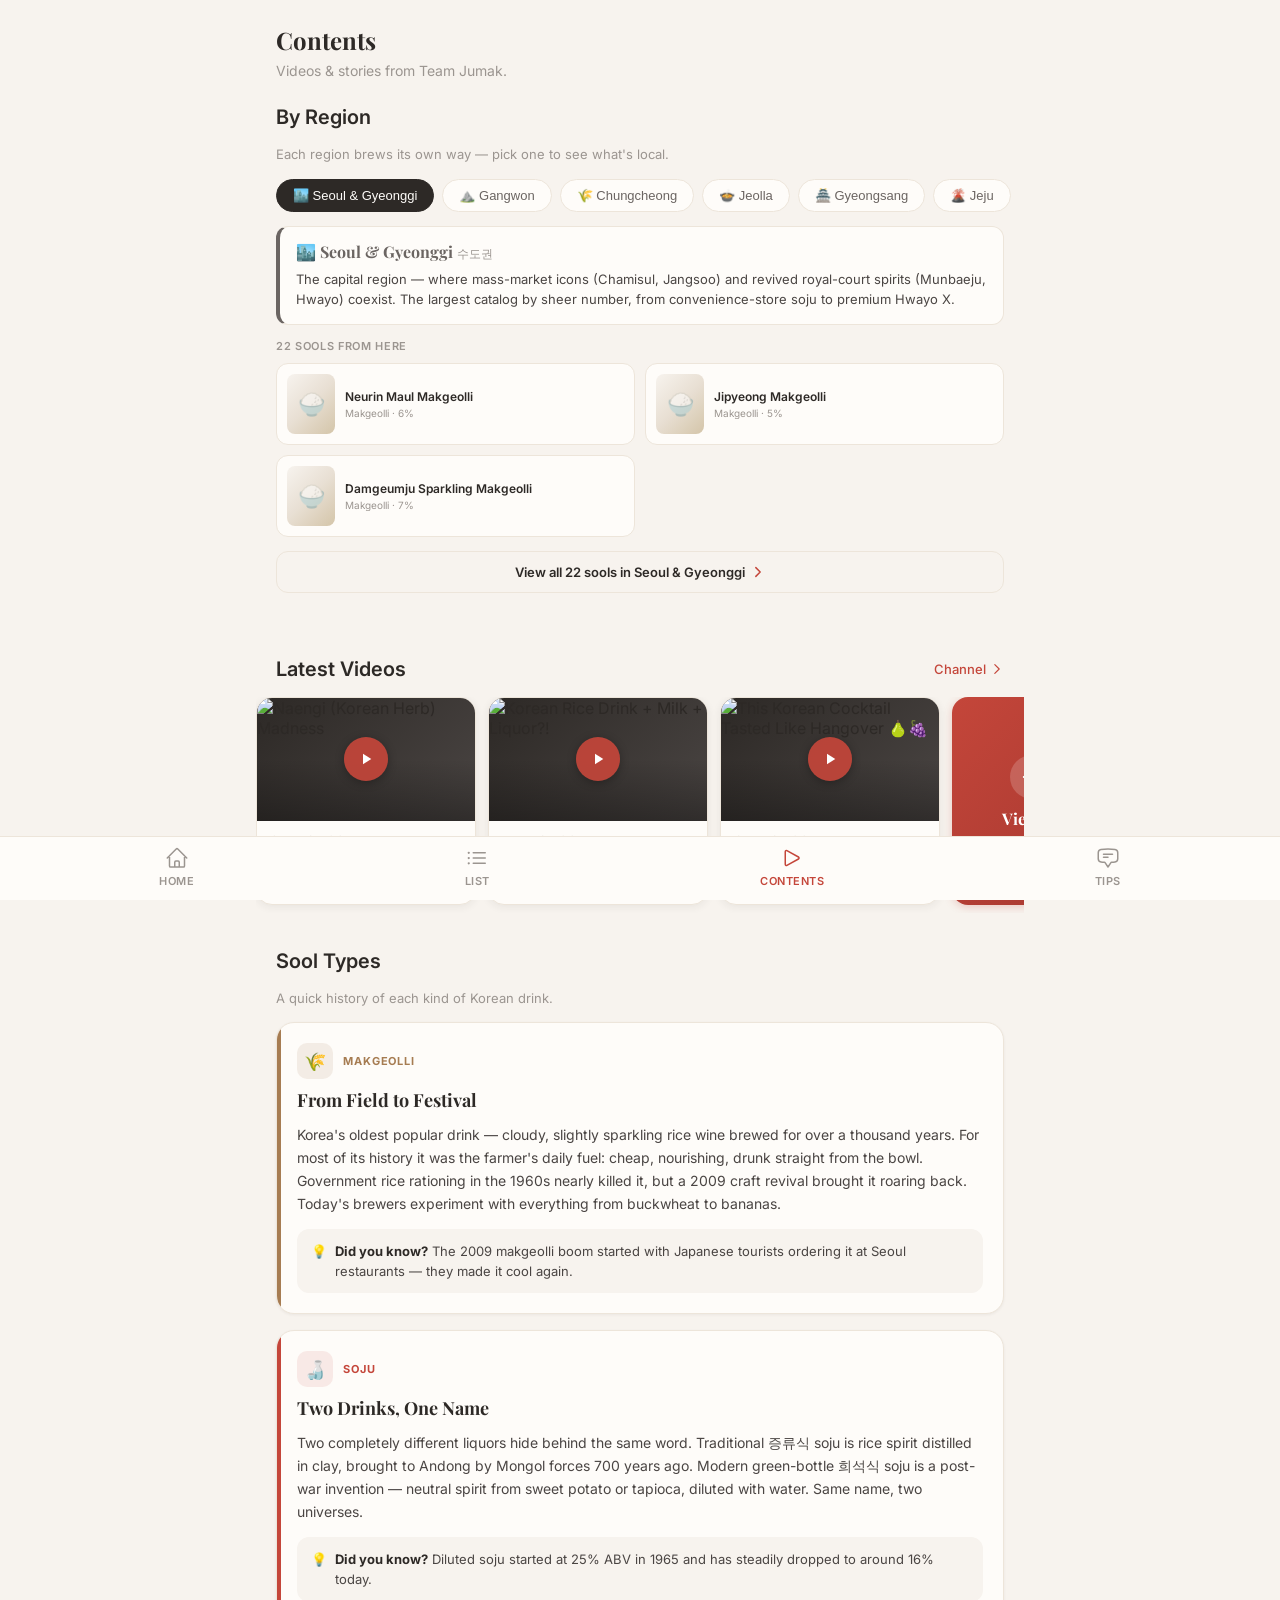
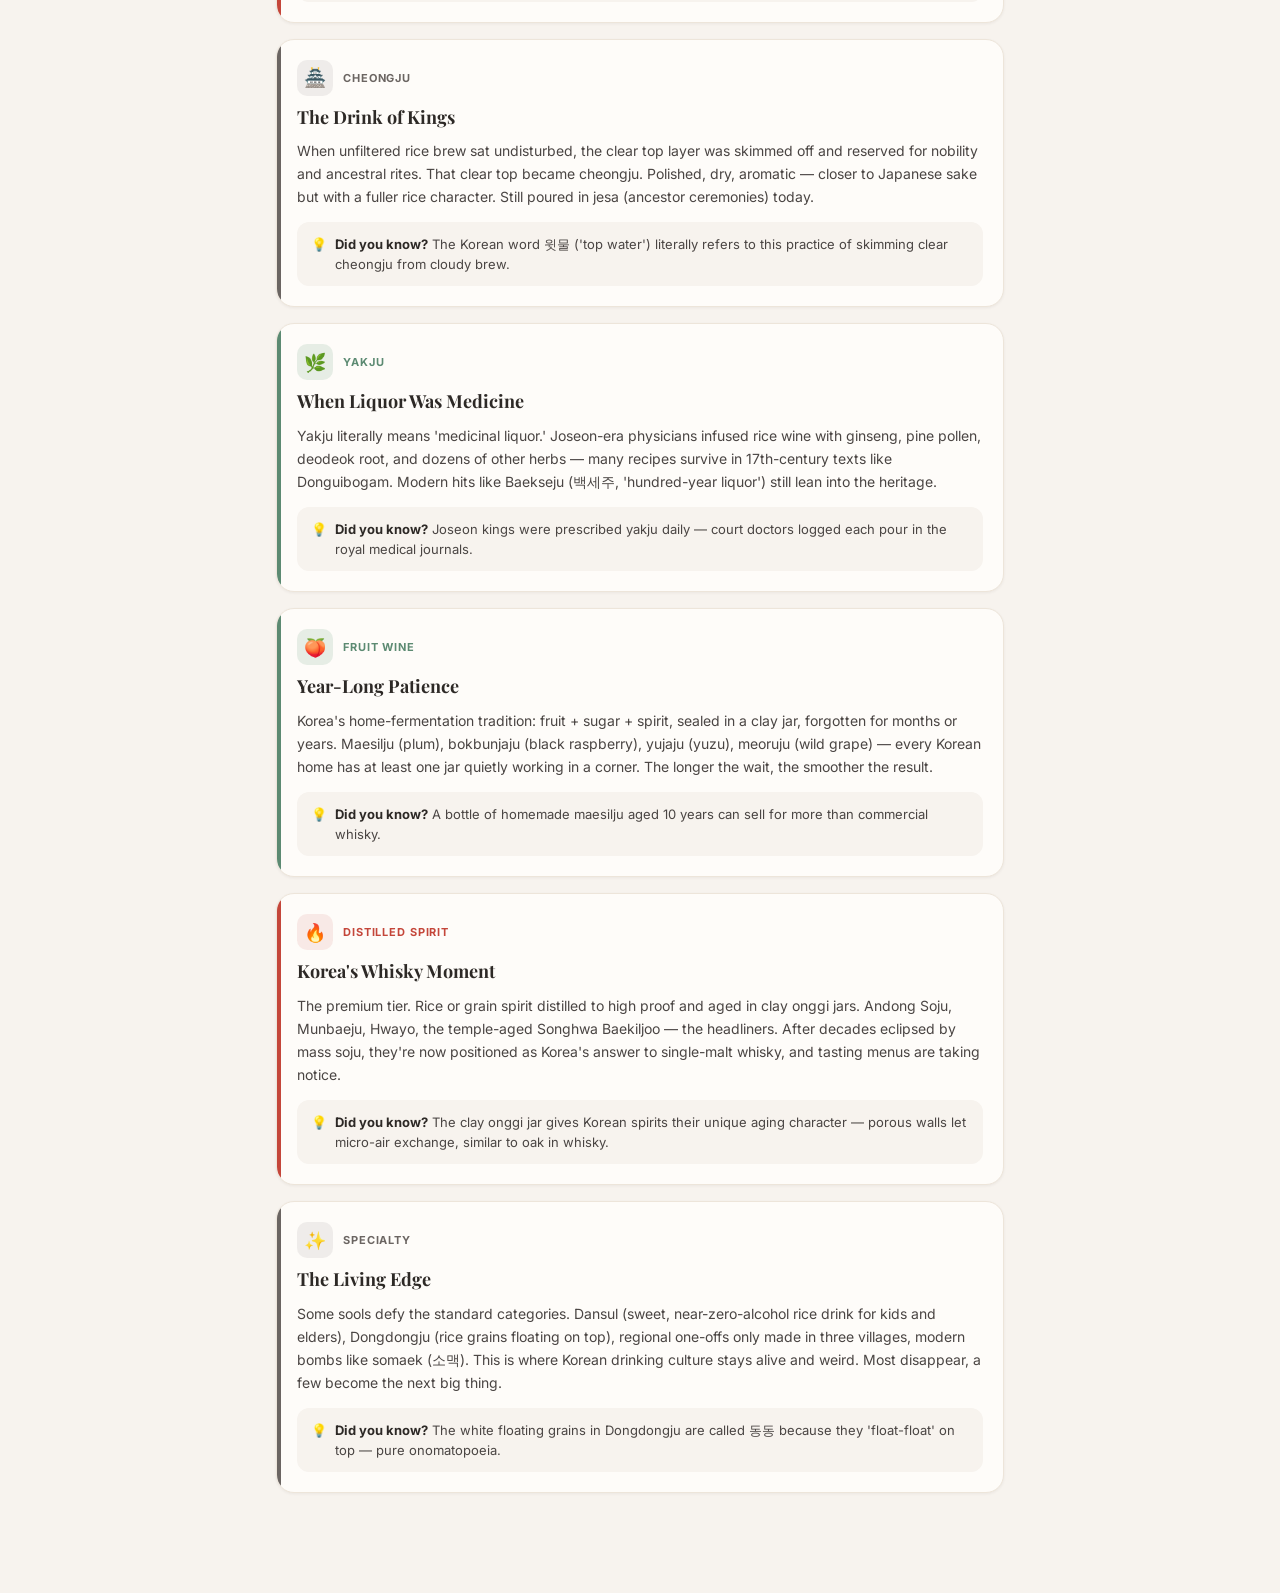
==== commit c30a86d2: "feat(contents): preview 3 sools per region + 'View all' link to filtered List tab contents.html: - S" ====
--- a/contents.html
+++ b/contents.html
@@ -350,6 +350,26 @@
       font-size: 13px;
       color: var(--buncheong);
     }
+    .region-view-all {
+      grid-column: 1 / -1;
+      margin-top: 4px;
+      padding: 12px 16px;
+      background: var(--cream-100);
+      border: 1px solid var(--cream-200);
+      border-radius: 12px;
+      text-decoration: none;
+      color: var(--charcoal-900);
+      font-size: 13px;
+      font-weight: 600;
+      text-align: center;
+      display: flex;
+      align-items: center;
+      justify-content: center;
+      gap: 6px;
+      transition: background 0.15s;
+    }
+    .region-view-all:active { background: var(--cream-200); }
+    .region-view-all svg { color: var(--dancheong); }
 
     /* Loading skeleton */
     .skeleton {
@@ -574,9 +594,17 @@
         const matched = sools.filter(s => (region.matchRegions || []).includes(s.region));
         const tone = ACCENT[region.accent] || ACCENT.buncheong;
 
+        const PREVIEW_COUNT = 3;
+        const preview = matched.slice(0, PREVIEW_COUNT);
+        const viewAllBtn = matched.length > PREVIEW_COUNT
+          ? `<a class="region-view-all" href="sool-guide.html?region=${region.id}">
+               View all ${matched.length} sools in ${region.label}
+               <svg width="14" height="14" viewBox="0 0 24 24" fill="none" stroke="currentColor" stroke-width="2.5"><path stroke-linecap="round" stroke-linejoin="round" d="M8.25 4.5l7.5 7.5-7.5 7.5"/></svg>
+             </a>`
+          : '';
         const cardsHtml = matched.length === 0
           ? `<div class="region-empty">No sools yet for this region.</div>`
-          : matched.map(soolCardHtml).join('');
+          : preview.map(soolCardHtml).join('') + viewAllBtn;
 
         panelEl.innerHTML = `
           <div class="region-intro" style="--accent-color:${tone.color}">
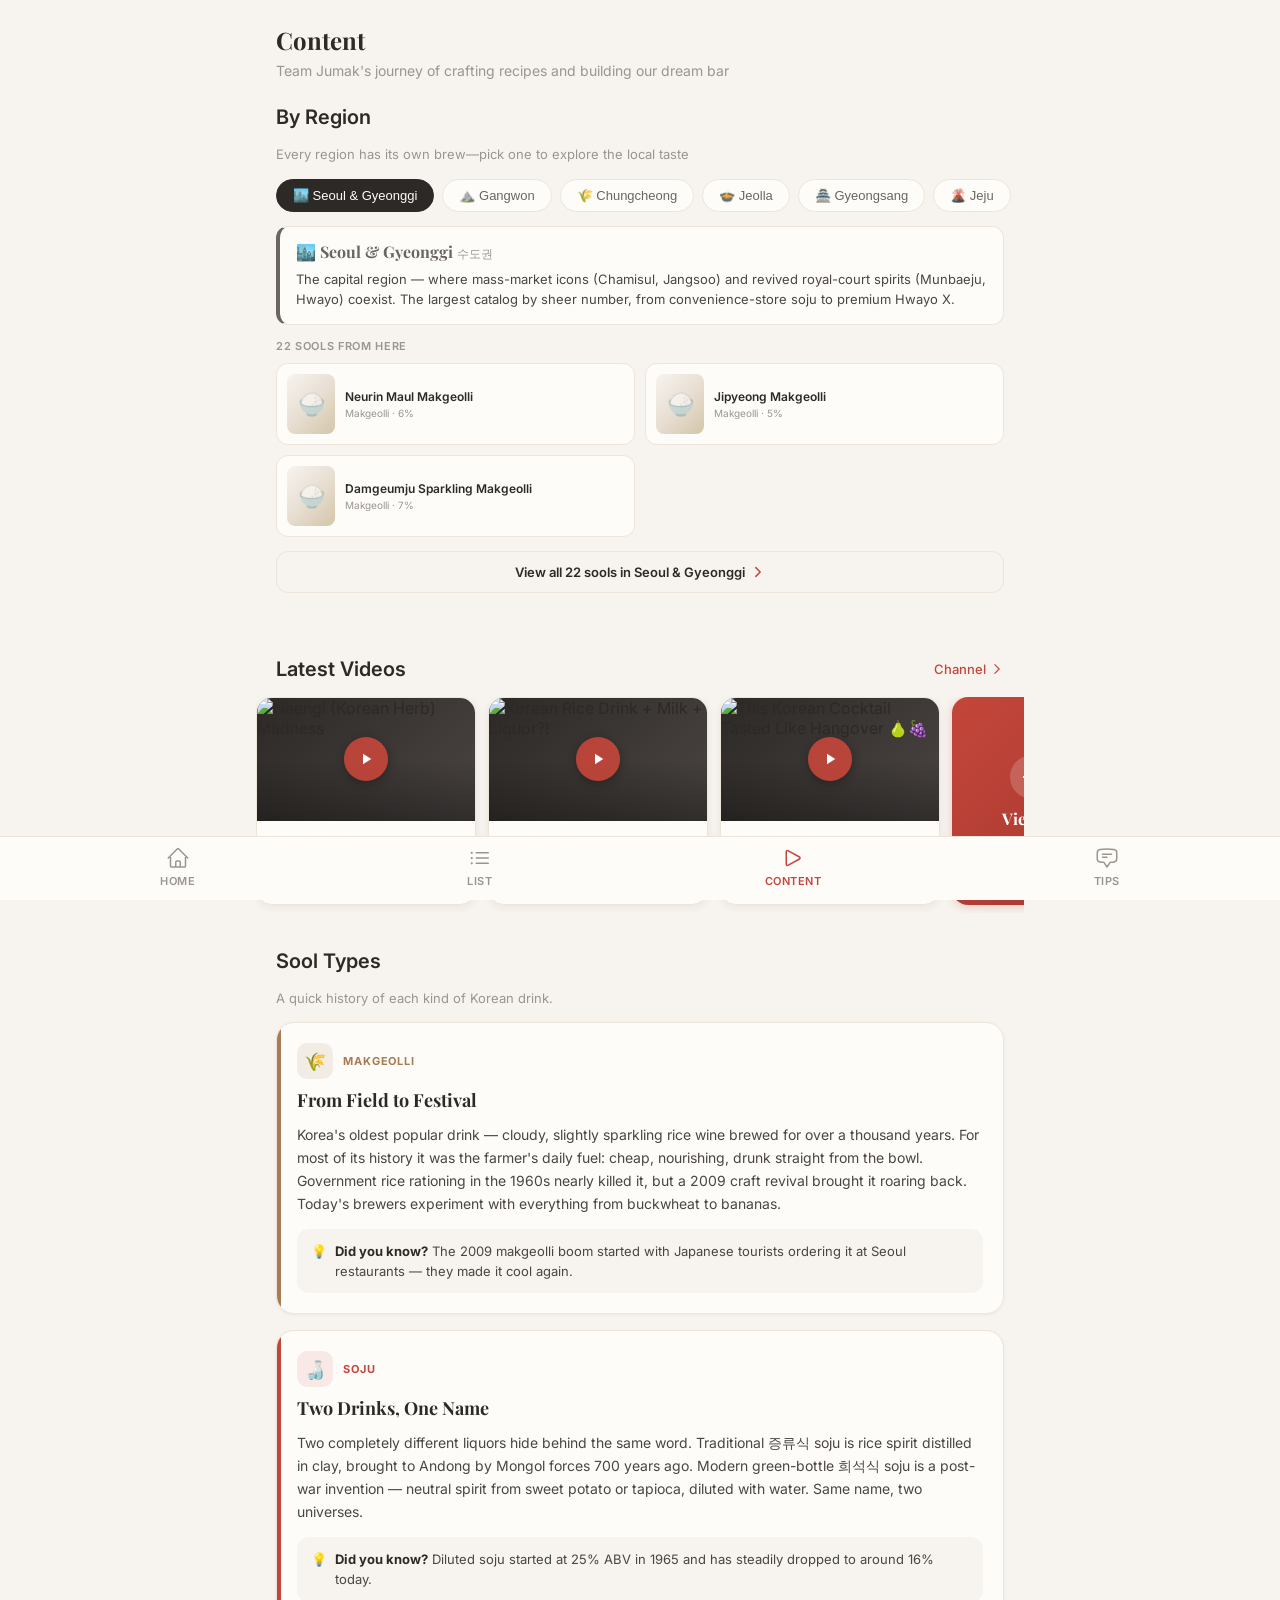
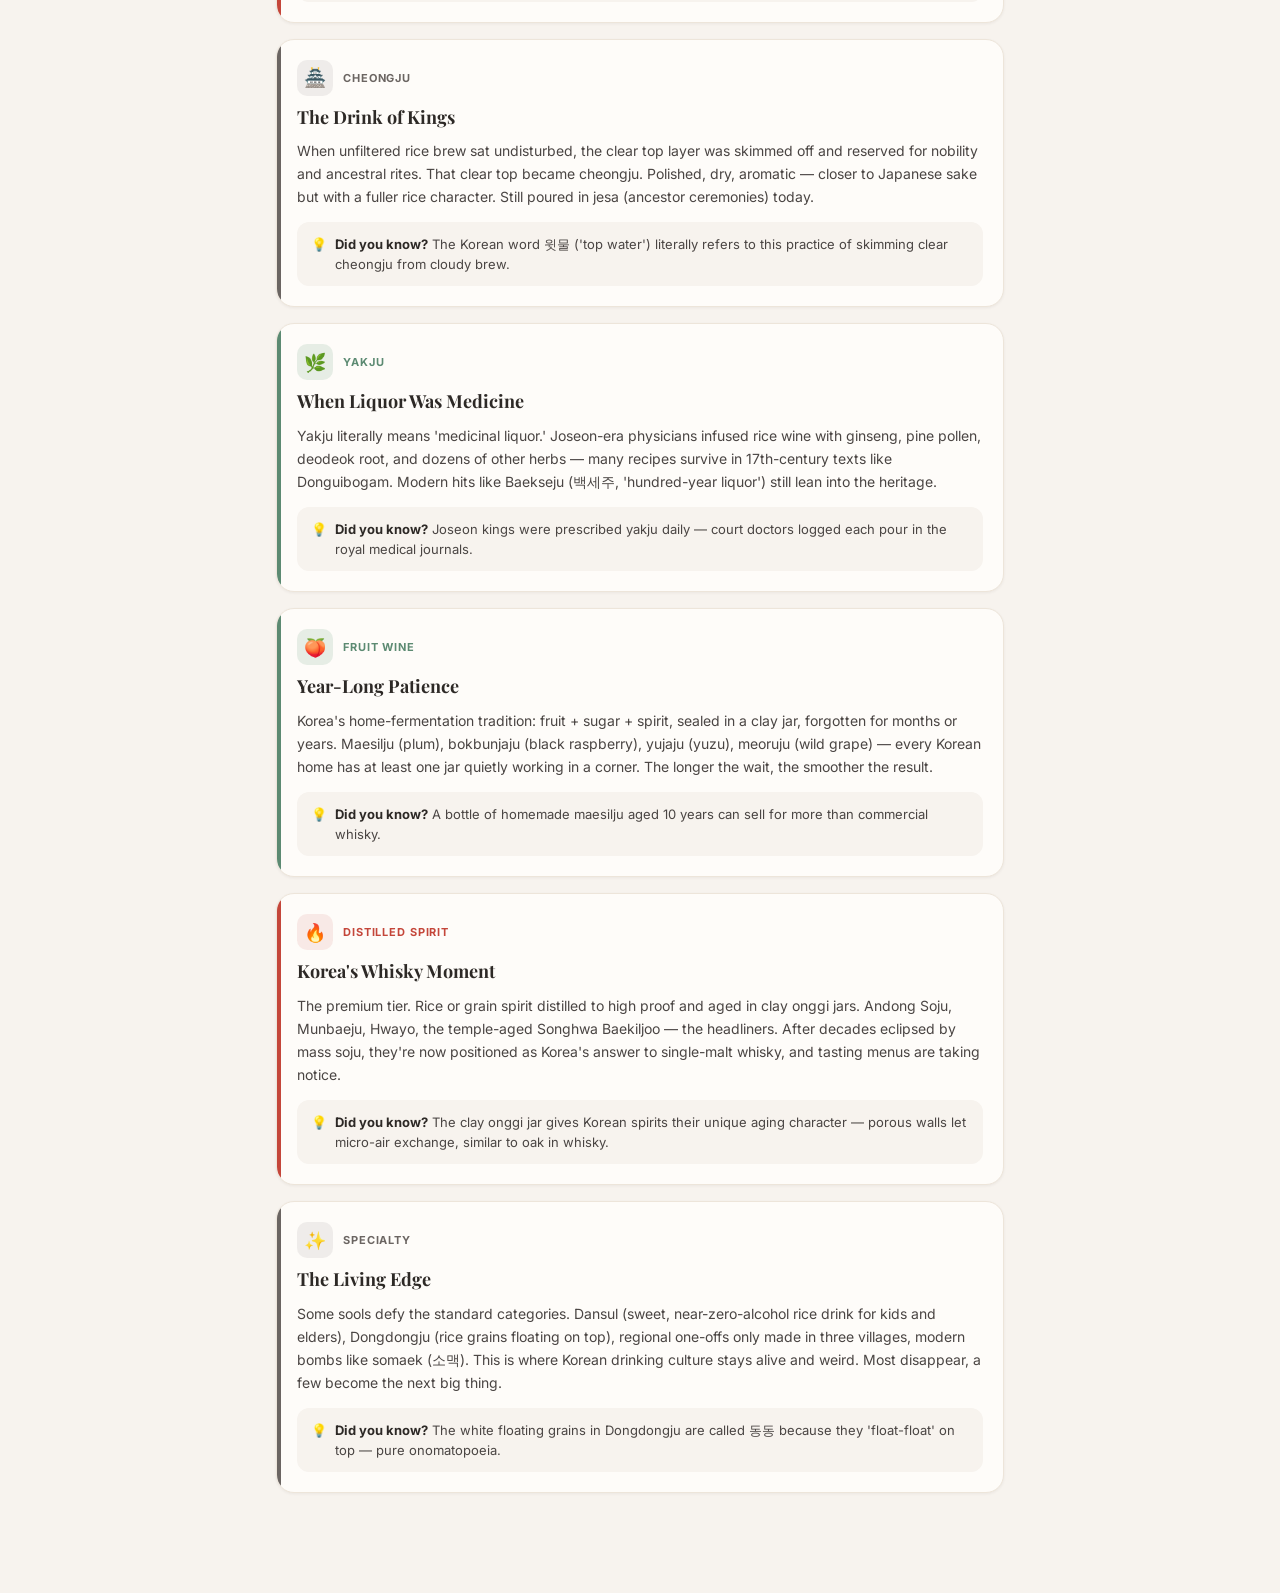
==== commit 22cafd9c: "UX writing revisions across all screens (65 items) Apply UX writing review feedback from "UX-WRITING" ====
--- a/contents.html
+++ b/contents.html
@@ -3,7 +3,7 @@
 <head>
   <meta charset="UTF-8">
   <meta name="viewport" content="width=device-width, initial-scale=1.0, maximum-scale=1.0, user-scalable=no">
-  <title>Contents - Jumak</title>
+  <title>Content - Jumak</title>
   <link rel="stylesheet" href="shared.css">
   <!-- Amplitude Analytics -->
   <script src="https://cdn.amplitude.com/libs/analytics-browser-2.11.1-min.js.gz"></script>
@@ -389,8 +389,8 @@
 
     <!-- Header -->
     <div class="page-header">
-      <h1 class="page-title">Contents</h1>
-      <p class="page-subtitle">Videos &amp; stories from Team Jumak.</p>
+      <h1 class="page-title">Content</h1>
+      <p class="page-subtitle">Team Jumak's journey of crafting recipes and building our dream bar</p>
     </div>
 
     <!-- ── By Region ──────────────────────────── -->
@@ -399,7 +399,7 @@
         <h2>By Region</h2>
       </div>
       <p style="padding:0 20px 14px;font-size:13px;color:var(--buncheong);line-height:1.5">
-        Each region brews its own way — pick one to see what's local.
+        Every region has its own brew—pick one to explore the local taste
       </p>
       <div class="region-chips scrollbar-hide" id="region-chips"></div>
       <div class="region-panel" id="region-panel">
@@ -597,13 +597,13 @@
         const PREVIEW_COUNT = 3;
         const preview = matched.slice(0, PREVIEW_COUNT);
         const viewAllBtn = matched.length > PREVIEW_COUNT
-          ? `<a class="region-view-all" href="sool-guide.html?region=${region.id}">
+          ? `<a class="region-view-all" href="region.html?id=${region.id}">
                View all ${matched.length} sools in ${region.label}
                <svg width="14" height="14" viewBox="0 0 24 24" fill="none" stroke="currentColor" stroke-width="2.5"><path stroke-linecap="round" stroke-linejoin="round" d="M8.25 4.5l7.5 7.5-7.5 7.5"/></svg>
              </a>`
           : '';
         const cardsHtml = matched.length === 0
-          ? `<div class="region-empty">No sools yet for this region.</div>`
+          ? `<div class="region-empty">No sool yet for this region.</div>`
           : preview.map(soolCardHtml).join('') + viewAllBtn;
 
         panelEl.innerHTML = `
